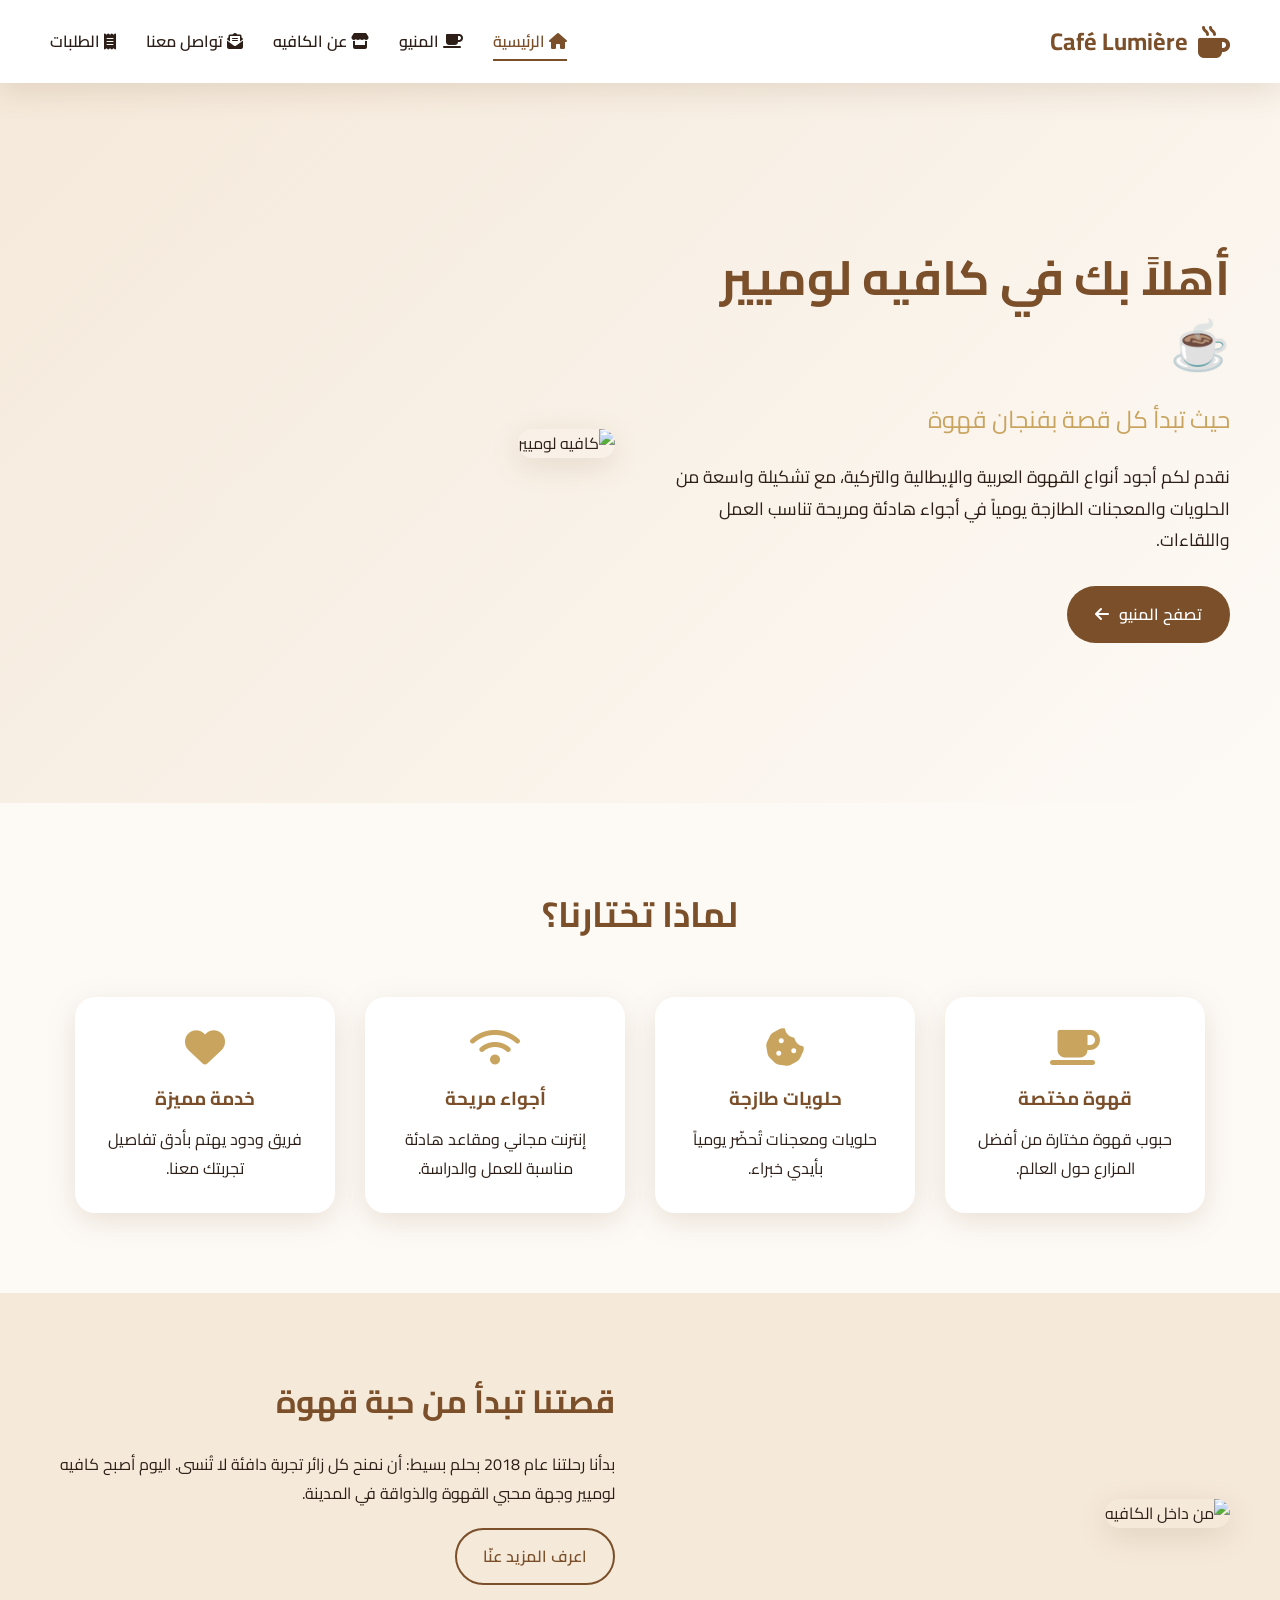
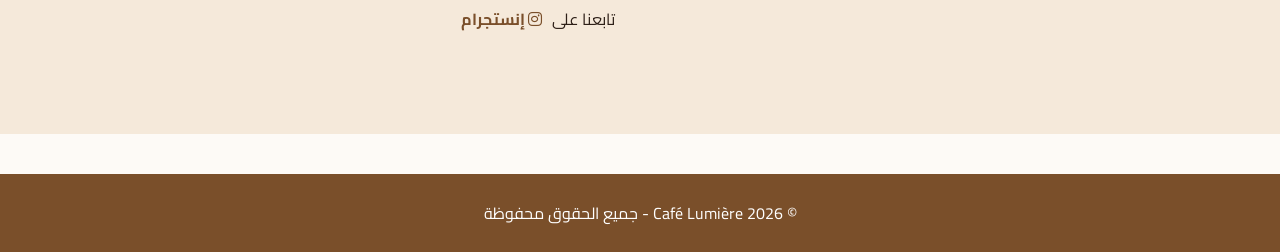
==== index.html @ 31f7e88d "Add files via upload" ====
<!DOCTYPE html>
<html lang="ar" dir="rtl">
<head>
    <meta charset="UTF-8">
    <meta name="viewport" content="width=device-width, initial-scale=1.0">
    <title>Café Lumière | كافيه لوميير</title>

    <!-- ربط ملف التنسيقات الخارجي -->
    <link rel="stylesheet" href="style.css">

    <!-- مكتبة الأيقونات Font Awesome -->
    <link rel="stylesheet" href="https://cdnjs.cloudflare.com/ajax/libs/font-awesome/6.4.0/css/all.min.css">

    <!-- خط Cairo من جوجل -->
    <link href="https://fonts.googleapis.com/css2?family=Cairo:wght@300;400;600;700;900&display=swap" rel="stylesheet">
</head>
<body>

    <!-- شريط التنقل (Navigation Bar) -->
    <nav class="navbar">
        <div class="logo">
            <i class="fas fa-mug-hot"></i>
            <span>Café Lumière</span>
        </div>

        <ul class="nav-links">
            <li><a href="index.html" class="active"><i class="fas fa-home"></i> الرئيسية</a></li>
            <li><a href="products.html"><i class="fas fa-coffee"></i> المنيو</a></li>
            <li><a href="about.html"><i class="fas fa-store"></i> عن الكافيه</a></li>
            <li><a href="contact.html"><i class="fas fa-envelope-open-text"></i> تواصل معنا</a></li>
            <li><a href="orders.html"><i class="fas fa-receipt"></i> الطلبات</a></li>
        </ul>
    </nav>


    <!-- قسم الهيرو (Hero Section) -->
    <header class="hero">
        <div class="hero-text">
            <h1>أهلاً بك في كافيه لوميير ☕</h1>
            <p class="subtitle">حيث تبدأ كل قصة بفنجان قهوة</p>
            <p>
                نقدم لكم أجود أنواع القهوة العربية والإيطالية والتركية،
                مع تشكيلة واسعة من الحلويات والمعجنات الطازجة يومياً
                في أجواء هادئة ومريحة تناسب العمل واللقاءات.
            </p>

            <a href="products.html" class="btn-primary">
                تصفح المنيو <i class="fas fa-arrow-left"></i>
            </a>
        </div>
        <div class="hero-image">
            <!-- صورة الكافيه الرئيسية -->
            <img src="images/hero.png" alt="كافيه لوميير">
        </div>
    </header>


    <!-- قسم المميزات -->
    <section class="features">
        <h2 class="section-title">لماذا تختارنا؟</h2>
        <div class="features-grid">

            <!-- البطاقة 1 -->
            <div class="feature-card">
                <i class="fas fa-coffee feature-icon"></i>
                <h3>قهوة مختصة</h3>
                <p>حبوب قهوة مختارة من أفضل المزارع حول العالم.</p>
            </div>

            <!-- البطاقة 2 -->
            <div class="feature-card">
                <i class="fas fa-cookie-bite feature-icon"></i>
                <h3>حلويات طازجة</h3>
                <p>حلويات ومعجنات تُحضّر يومياً بأيدي خبراء.</p>
            </div>

            <!-- البطاقة 3 -->
            <div class="feature-card">
                <i class="fas fa-wifi feature-icon"></i>
                <h3>أجواء مريحة</h3>
                <p>إنترنت مجاني ومقاعد هادئة مناسبة للعمل والدراسة.</p>
            </div>

            <!-- البطاقة 4 -->
            <div class="feature-card">
                <i class="fas fa-heart feature-icon"></i>
                <h3>خدمة مميزة</h3>
                <p>فريق ودود يهتم بأدق تفاصيل تجربتك معنا.</p>
            </div>
        </div>
    </section>


    <!-- قسم نبذة + صورة إضافية -->
    <section class="about-preview">
        <div class="about-preview-image">
            <!-- صورة داخلية للكافيه -->
            <img src="images/inside.png" alt="من داخل الكافيه">
        </div>
        <div class="about-preview-text">
            <h2>قصتنا تبدأ من حبة قهوة</h2>
            <p>
                بدأنا رحلتنا عام 2018 بحلم بسيط: أن نمنح كل زائر تجربة دافئة
                لا تُنسى. اليوم أصبح كافيه لوميير وجهة محبي القهوة والذواقة
                في المدينة.
            </p>
            <a href="about.html" class="btn-outline">اعرف المزيد عنّا</a>

            <!-- رابط خارجي مطلوب -->
            <p class="external">
                تابعنا على
                <a href="https://www.instagram.com" target="_blank" rel="noopener">
                    <i class="fab fa-instagram"></i> إنستجرام
                </a>
            </p>
        </div>
    </section>


    <!-- الفوتر -->
    <footer class="footer">
        <p>© 2026 Café Lumière - جميع الحقوق محفوظة</p>
    </footer>

    <!-- ملف JavaScript -->
    <script src="script.js"></script>
</body>
</html>
---- style.css ----
/* ============================================================
   ملف التنسيقات الخاص بـ Café Lumière
   ============================================================ */

/* إعدادات عامة */
* {
    margin: 0;
    padding: 0;
    box-sizing: border-box;
}

/* متغيرات الألوان (ثيم بني/كريمي يناسب الكافيه) */
:root {
    --primary: #b9895b;        /* بني فاتح */
    --primary-dark: #7a4f2a;   /* بني داكن */
    --secondary: #f5e9da;      /* كريمي */
    --gold: #c8a45e;           /* ذهبي */
    --dark: #2d1f17;           /* بني غامق للنصوص */
    --light: #fdfaf6;          /* خلفية فاتحة */
    --shadow: 0 8px 30px rgba(122, 79, 42, 0.15);
}

/* تنسيق البدي العام */
body {
    font-family: 'Cairo', sans-serif;
    background: var(--light);
    color: var(--dark);
    line-height: 1.8;
    overflow-x: hidden;
}


/* ===== Navbar ===== */
.navbar {
    display: flex;
    justify-content: space-between;
    align-items: center;
    padding: 20px 50px;
    background: white;
    box-shadow: var(--shadow);
    position: sticky;
    top: 0;
    z-index: 1000;
}

.logo {
    display: flex;
    align-items: center;
    gap: 10px;
    font-size: 1.5rem;
    font-weight: 700;
    color: var(--primary-dark);
}

.logo i {
    font-size: 2rem;
    animation: pulse 2s infinite;
}

.nav-links {
    display: flex;
    list-style: none;
    gap: 30px;
}

.nav-links a {
    text-decoration: none;
    color: var(--dark);
    font-weight: 600;
    transition: 0.3s;
    position: relative;
}

.nav-links a:hover,
.nav-links a.active {
    color: var(--primary-dark);
}

.nav-links a.active::after {
    content: '';
    position: absolute;
    bottom: -5px;
    right: 0;
    width: 100%;
    height: 2px;
    background: var(--primary-dark);
}


/* ===== Hero ===== */
.hero {
    display: flex;
    align-items: center;
    justify-content: space-between;
    padding: 80px 50px;
    gap: 50px;
    background: linear-gradient(135deg, var(--secondary) 0%, var(--light) 100%);
    min-height: 80vh;
}

.hero-text {
    flex: 1;
    animation: slideInRight 1s ease;
}

.hero-text h1 {
    font-size: 3rem;
    color: var(--primary-dark);
    margin-bottom: 20px;
    line-height: 1.4;
}

.hero-text .subtitle {
    font-size: 1.5rem;
    color: var(--gold);
    margin-bottom: 20px;
}

.hero-text p {
    font-size: 1.1rem;
    margin-bottom: 30px;
}

.hero-image {
    flex: 1;
    animation: slideInLeft 1s ease;
}

.hero-image img {
    width: 100%;
    max-width: 500px;
    border-radius: 20px;
    box-shadow: var(--shadow);
}


/* ===== أزرار ===== */
.btn-primary {
    display: inline-flex;
    align-items: center;
    gap: 10px;
    background: var(--primary-dark);
    color: white;
    padding: 14px 28px;
    border: none;
    border-radius: 30px;
    font-family: inherit;
    font-size: 1rem;
    font-weight: 600;
    cursor: pointer;
    text-decoration: none;
    transition: 0.3s;
}

.btn-primary:hover {
    background: var(--primary);
    transform: translateY(-3px);
    box-shadow: var(--shadow);
}

.btn-outline {
    display: inline-block;
    padding: 12px 26px;
    border: 2px solid var(--primary-dark);
    color: var(--primary-dark);
    border-radius: 30px;
    text-decoration: none;
    font-weight: 600;
    transition: 0.3s;
}

.btn-outline:hover {
    background: var(--primary-dark);
    color: white;
}


/* ===== المميزات ===== */
.features {
    padding: 80px 50px;
    text-align: center;
}

.section-title {
    font-size: 2.2rem;
    color: var(--primary-dark);
    margin-bottom: 50px;
}

.features-grid {
    display: flex;
    flex-wrap: wrap;
    justify-content: center;
    gap: 30px;
}

.feature-card {
    flex: 1 1 220px;
    max-width: 260px;
    background: white;
    padding: 30px 20px;
    border-radius: 20px;
    box-shadow: var(--shadow);
    transition: 0.3s;
}

.feature-card:hover {
    transform: translateY(-8px);
}

.feature-icon {
    font-size: 2.5rem;
    color: var(--gold);
    margin-bottom: 15px;
}

.feature-card h3 {
    color: var(--primary-dark);
    margin-bottom: 10px;
}


/* ===== About preview ===== */
.about-preview {
    display: flex;
    align-items: center;
    gap: 50px;
    padding: 80px 50px;
    background: var(--secondary);
}

.about-preview-image,
.about-preview-text {
    flex: 1;
}

.about-preview-image img {
    width: 100%;
    border-radius: 20px;
    box-shadow: var(--shadow);
}

.about-preview-text h2 {
    color: var(--primary-dark);
    margin-bottom: 20px;
    font-size: 2rem;
}

.about-preview-text p {
    margin-bottom: 20px;
}

.external {
    margin-top: 20px;
}
.external a {
    color: var(--primary-dark);
    font-weight: 700;
    text-decoration: none;
    margin-right: 6px;
}


/* ===== رأس الصفحات ===== */
.page-header {
    text-align: center;
    padding: 60px 20px;
    background: linear-gradient(135deg, var(--primary) 0%, var(--gold) 100%);
    color: white;
}

.page-header h1 {
    font-size: 2.5rem;
    margin-bottom: 10px;
}


/* ===== صفحة About ===== */
.about-section {
    display: flex;
    gap: 50px;
    padding: 80px 50px;
    align-items: center;
}

.about-image,
.about-text {
    flex: 1;
}

.about-image img {
    width: 100%;
    border-radius: 20px;
    box-shadow: var(--shadow);
}

.about-text h2 {
    color: var(--primary-dark);
    font-size: 2rem;
    margin-bottom: 10px;
}

.job-title {
    color: var(--gold);
    font-weight: 700;
    margin-bottom: 20px;
}

.more-info {
    margin-top: 25px;
    background: var(--secondary);
    padding: 20px;
    border-radius: 15px;
}

.more-info ul {
    list-style: none;
    margin-top: 10px;
}
.more-info li {
    padding: 6px 0;
}

.hidden {
    display: none;
}


/* ===== صفحة المنتجات / الخدمات ===== */
.services-section,
.add-service-section {
    padding: 60px 50px;
    text-align: center;
}

.services-grid {
    display: flex;
    flex-wrap: wrap;
    justify-content: center;
    gap: 25px;
}

.service-card {
    flex: 1 1 240px;
    max-width: 280px;
    background: white;
    padding: 30px 20px;
    border-radius: 20px;
    box-shadow: var(--shadow);
    transition: 0.3s;
}
.service-card:hover {
    transform: translateY(-8px);
}
.service-icon {
    font-size: 2.5rem;
    color: var(--gold);
    margin-bottom: 15px;
}
.service-card h3 {
    color: var(--primary-dark);
    margin-bottom: 10px;
}
.price {
    display: inline-block;
    margin-top: 12px;
    background: var(--primary-dark);
    color: white;
    padding: 6px 14px;
    border-radius: 20px;
    font-weight: 700;
}

.add-form {
    display: flex;
    flex-wrap: wrap;
    gap: 12px;
    justify-content: center;
    margin-top: 20px;
}
.add-form input {
    padding: 12px 16px;
    border: 1px solid #ddd;
    border-radius: 10px;
    font-family: inherit;
    flex: 1 1 200px;
    max-width: 250px;
}

.loading {
    color: var(--primary-dark);
    font-size: 1.1rem;
}


/* ===== صفحة التواصل ===== */
.contact-section {
    display: flex;
    gap: 40px;
    padding: 60px 50px;
    flex-wrap: wrap;
}

.contact-info,
.contact-form {
    flex: 1 1 350px;
    background: white;
    padding: 30px;
    border-radius: 20px;
    box-shadow: var(--shadow);
}

.contact-info h2,
.contact-form h2 {
    color: var(--primary-dark);
    margin-bottom: 20px;
}

.contact-info p {
    margin: 10px 0;
    color: var(--dark);
}

.form-group {
    margin-bottom: 16px;
}

.form-group label {
    display: block;
    margin-bottom: 6px;
    font-weight: 600;
    color: var(--primary-dark);
}

.form-group input,
.form-group textarea {
    width: 100%;
    padding: 12px 14px;
    border: 1px solid #ddd;
    border-radius: 10px;
    font-family: inherit;
    font-size: 1rem;
}

.form-group input:focus,
.form-group textarea:focus {
    outline: none;
    border-color: var(--primary-dark);
}

.error-message {
    color: #d33;
    font-size: 0.85rem;
    display: block;
    margin-top: 4px;
    min-height: 18px;
}

.success-message {
    background: #e8f7ec;
    color: #1f7a3a;
    padding: 12px;
    border-radius: 10px;
    margin-top: 15px;
    text-align: center;
    font-weight: 600;
}


/* ===== صفحة الطلبات ===== */
.search-section {
    padding: 60px 50px;
    text-align: center;
}
.search-hint {
    color: #888;
    margin-bottom: 20px;
}
.search-box {
    display: flex;
    justify-content: center;
    gap: 10px;
    flex-wrap: wrap;
}
.search-box input {
    padding: 12px 16px;
    border: 1px solid #ddd;
    border-radius: 10px;
    font-family: inherit;
    flex: 1 1 280px;
    max-width: 350px;
}

.search-result {
    margin-top: 25px;
}

.stats-section {
    display: flex;
    justify-content: center;
    gap: 25px;
    flex-wrap: wrap;
    padding: 40px 20px;
}
.stat-card {
    background: white;
    padding: 25px 35px;
    border-radius: 20px;
    box-shadow: var(--shadow);
    text-align: center;
    min-width: 180px;
}
.stat-card i {
    font-size: 2rem;
    color: var(--gold);
    margin-bottom: 10px;
}
.stat-card h3 {
    color: var(--primary-dark);
    font-size: 2rem;
}

.appointments-section {
    padding: 40px 50px 80px;
    text-align: center;
}
.appointments-grid {
    display: flex;
    flex-wrap: wrap;
    gap: 20px;
    justify-content: center;
}
.appointment-card {
    background: white;
    padding: 20px;
    border-radius: 15px;
    box-shadow: var(--shadow);
    flex: 1 1 280px;
    max-width: 320px;
    text-align: right;
}
.appointment-card h3 {
    color: var(--primary-dark);
    margin-bottom: 10px;
}
.appointment-card small {
    color: #888;
    display: block;
    margin-top: 8px;
}


/* ===== الفوتر ===== */
.footer {
    background: var(--primary-dark);
    color: white;
    text-align: center;
    padding: 25px;
    margin-top: 40px;
}


/* ===== الأنيميشن ===== */
@keyframes pulse {
    0%, 100% { transform: scale(1); }
    50%      { transform: scale(1.1); }
}
@keyframes slideInRight {
    from { opacity: 0; transform: translateX(40px); }
    to   { opacity: 1; transform: translateX(0); }
}
@keyframes slideInLeft {
    from { opacity: 0; transform: translateX(-40px); }
    to   { opacity: 1; transform: translateX(0); }
}


/* ===== Responsive ===== */
@media (max-width: 768px) {
    .navbar { flex-direction: column; gap: 15px; padding: 15px; }
    .nav-links { flex-wrap: wrap; justify-content: center; gap: 15px; }
    .hero, .about-section, .about-preview {
        flex-direction: column;
        padding: 40px 20px;
        text-align: center;
    }
    .hero-text h1 { font-size: 2rem; }
    .features, .services-section, .contact-section,
    .search-section, .appointments-section { padding: 40px 20px; }
}
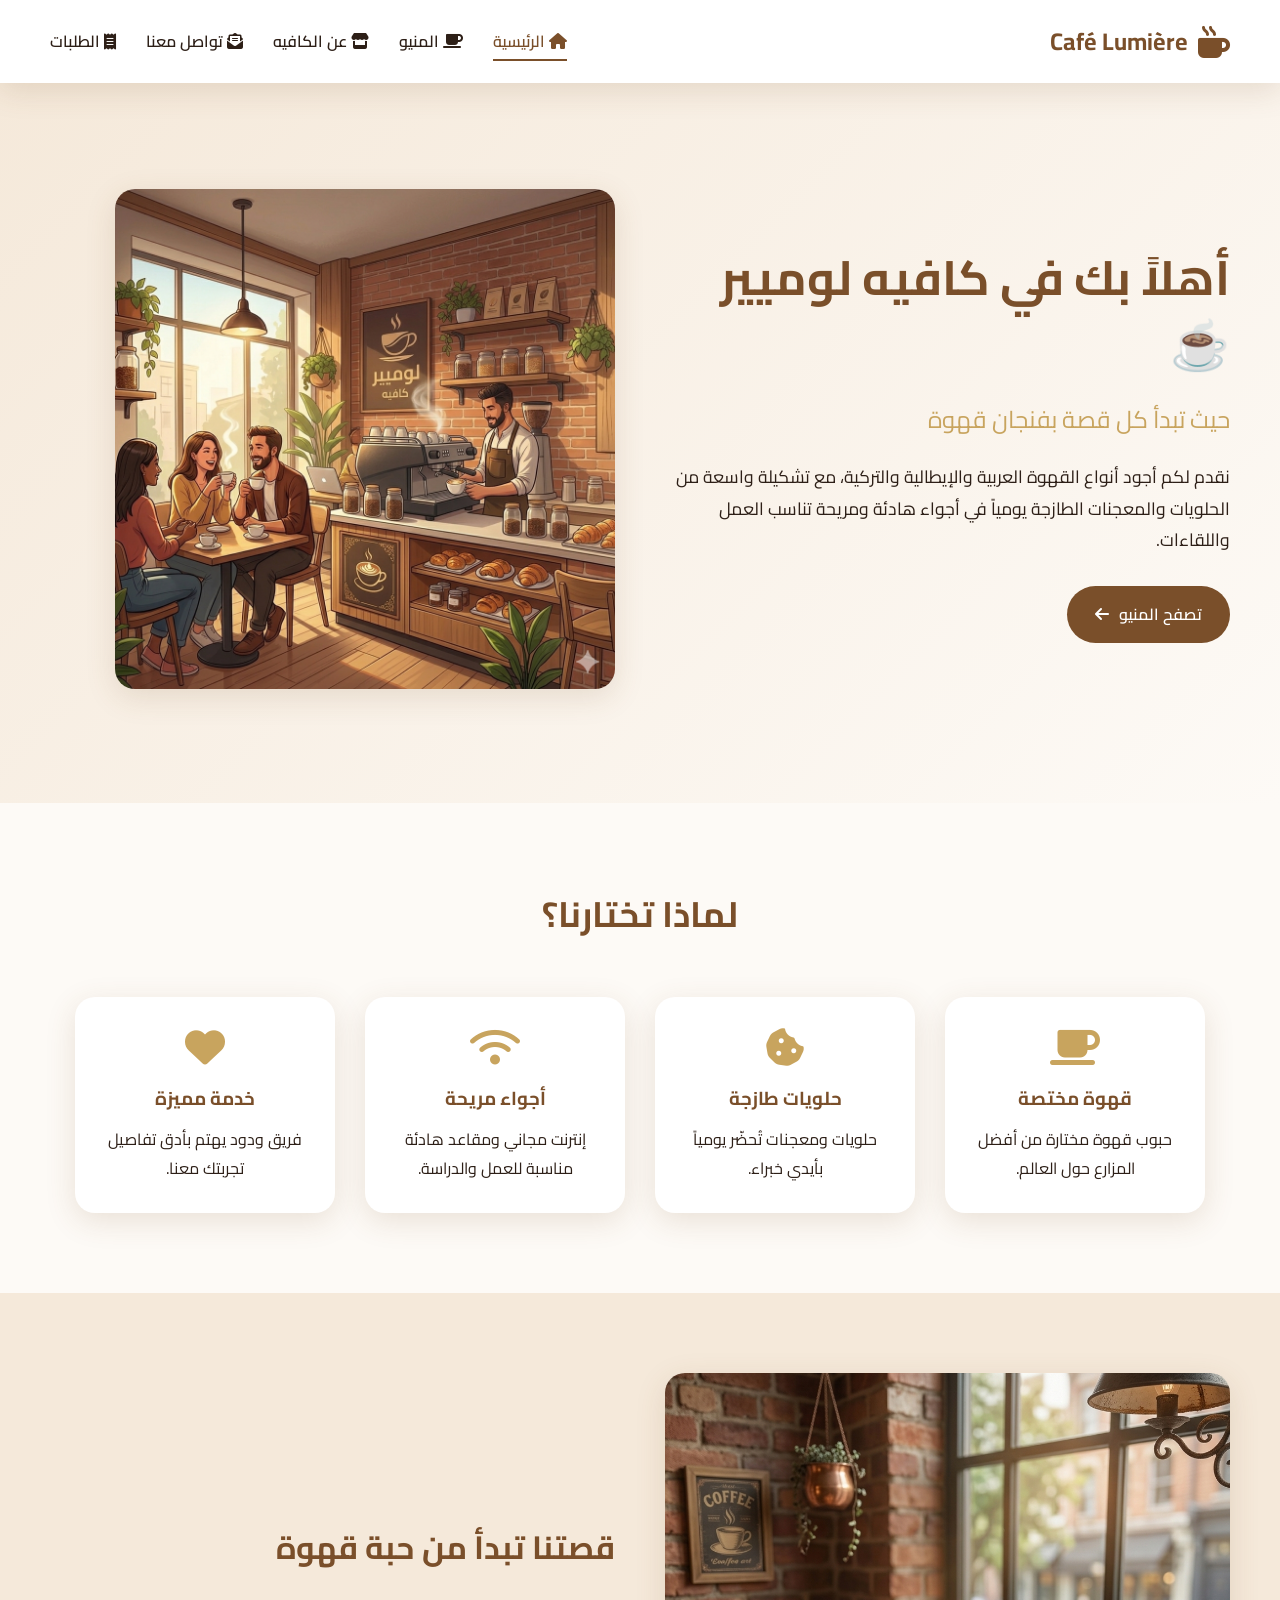
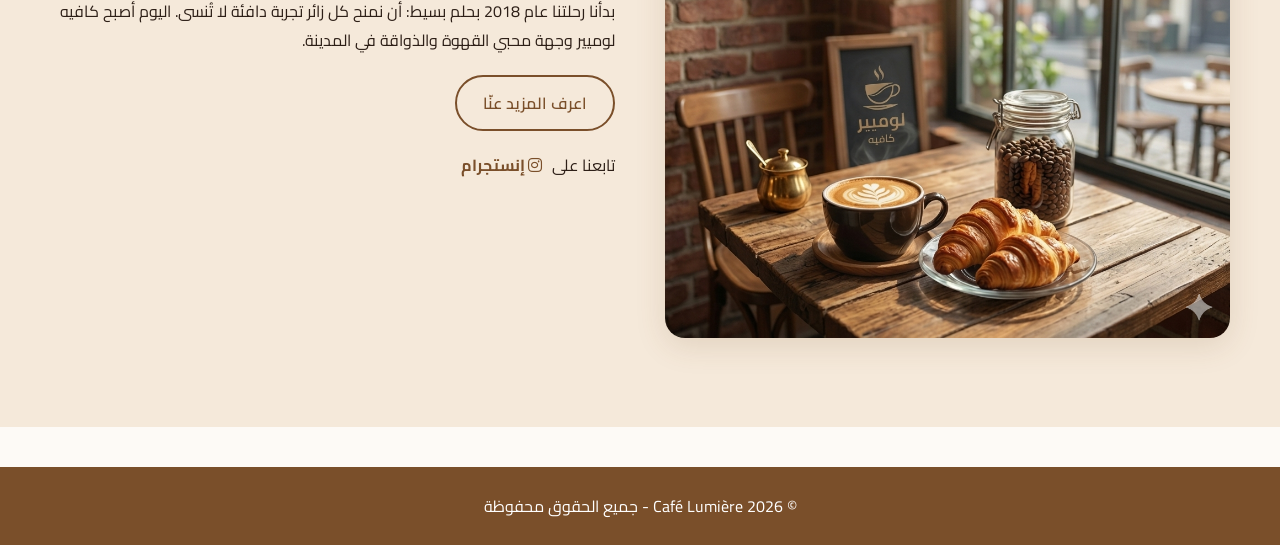
==== commit 9df70d3f: "Update index.html" ====
--- a/index.html
+++ b/index.html
@@ -50,7 +50,7 @@
         </div>
         <div class="hero-image">
             <!-- صورة الكافيه الرئيسية -->
-            <img src="images/hero.png" alt="كافيه لوميير">
+            <img src="hero.png" alt="كافيه لوميير">
         </div>
     </header>
 
@@ -95,7 +95,7 @@
     <section class="about-preview">
         <div class="about-preview-image">
             <!-- صورة داخلية للكافيه -->
-            <img src="images/inside.png" alt="من داخل الكافيه">
+            <img src="inside.png" alt="من داخل الكافيه">
         </div>
         <div class="about-preview-text">
             <h2>قصتنا تبدأ من حبة قهوة</h2>
